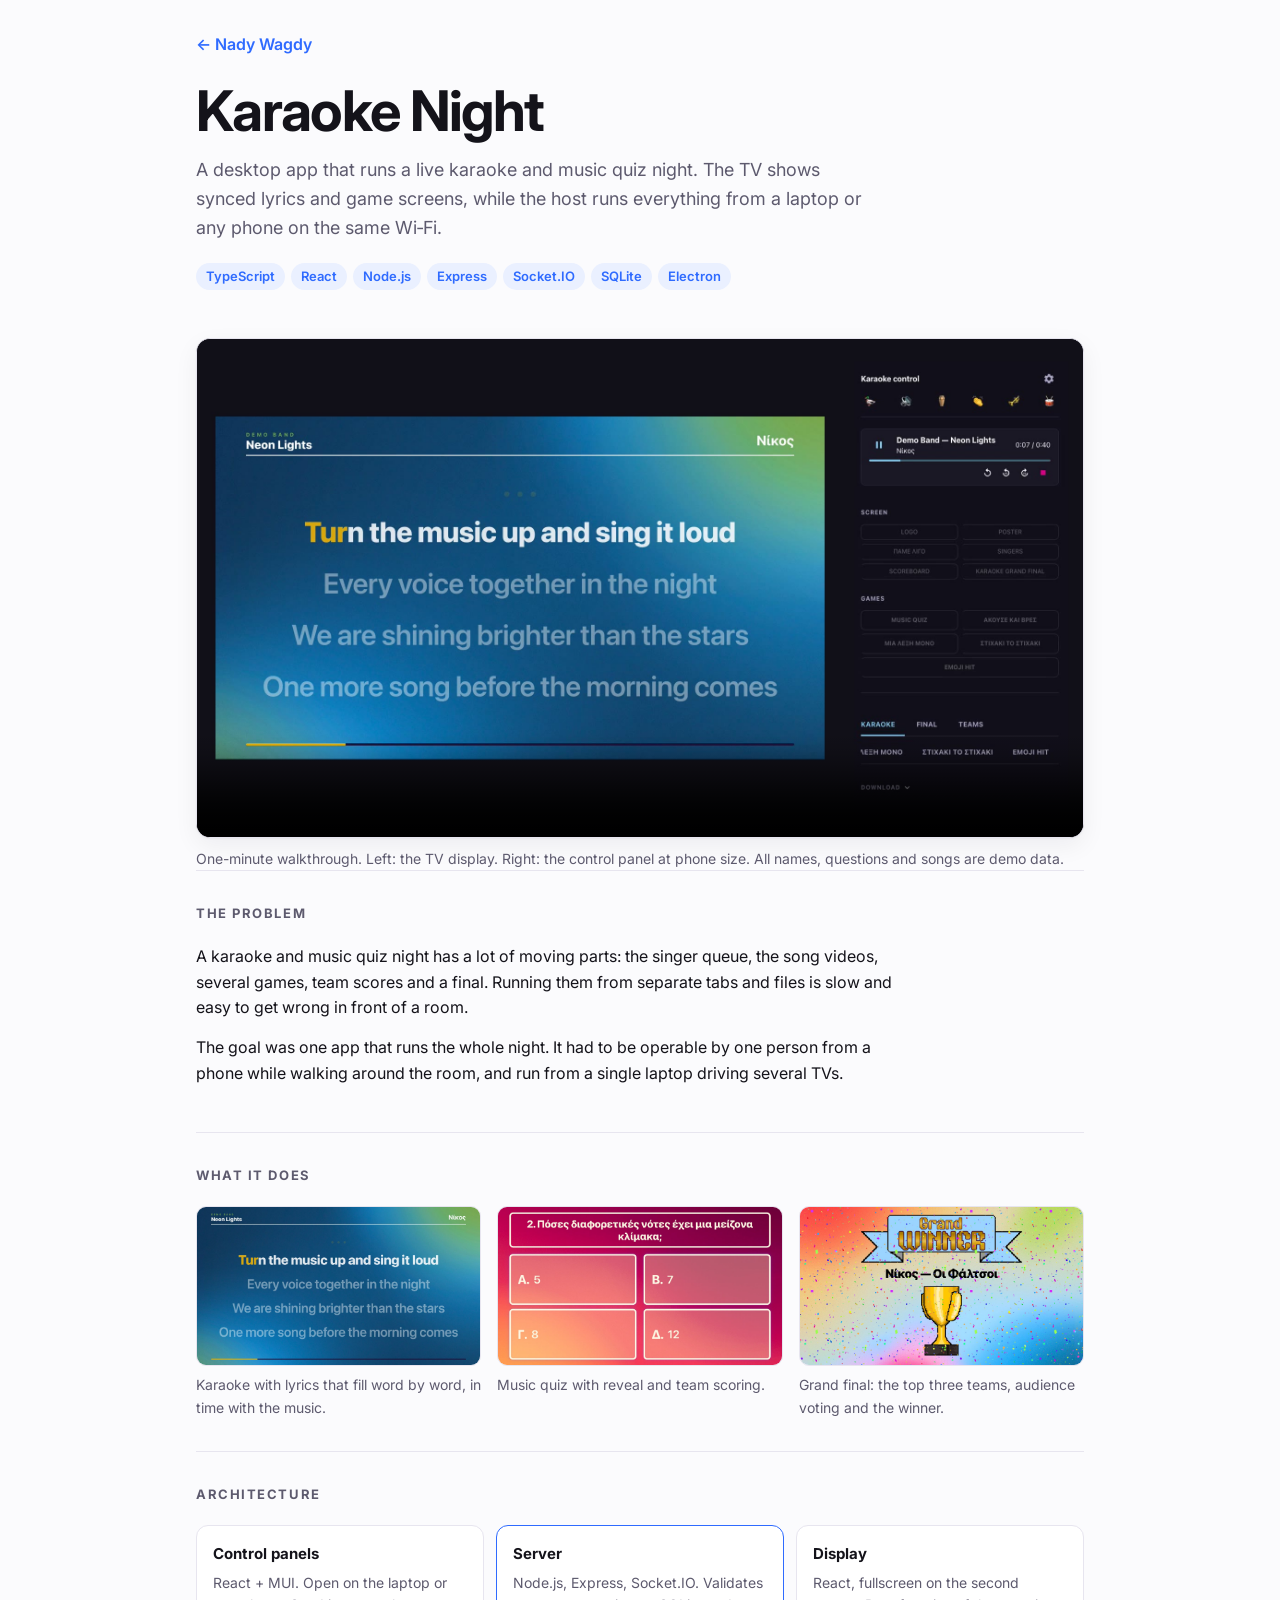
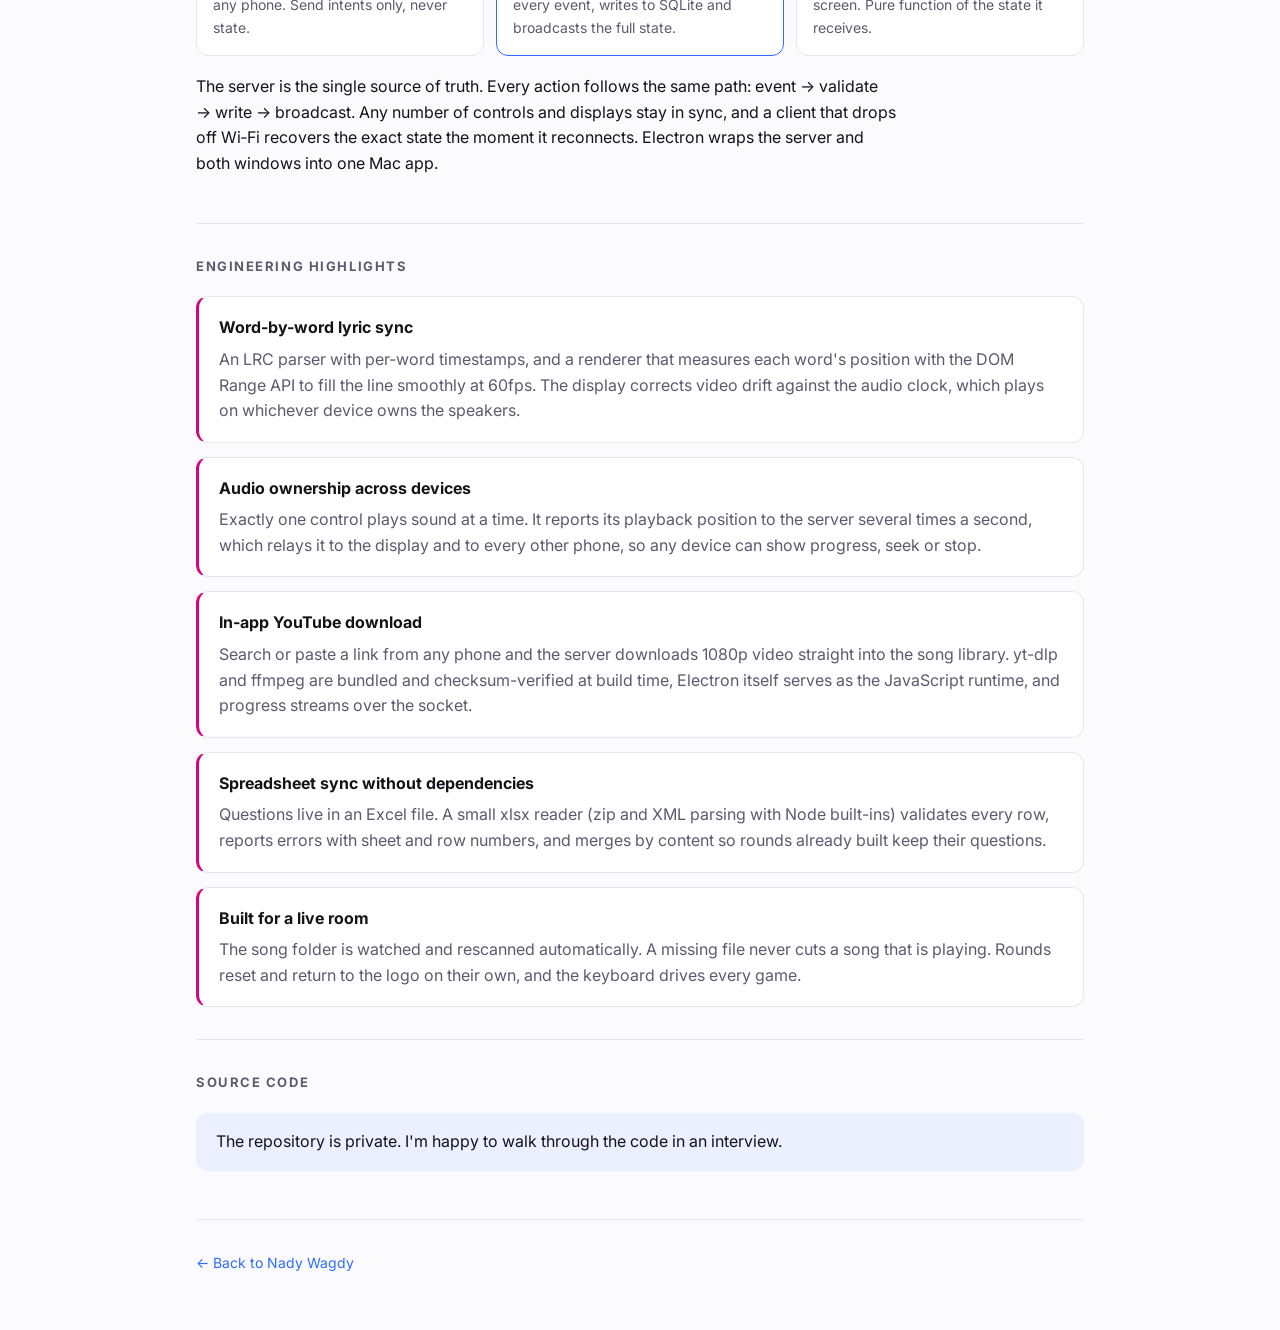
==== projects/karaoke-night.html @ b050aa0c "Add portfolio with the Karaoke Night case study" ====
<!doctype html>
<html lang="en">
  <head>
    <meta charset="utf-8" />
    <meta name="viewport" content="width=device-width, initial-scale=1" />
    <title>Karaoke Night · Nady Wagdy</title>
    <meta
      name="description"
      content="Case study: a desktop app that runs a live karaoke and music quiz night, controlled in real time from any phone."
    />
    <link rel="preconnect" href="https://fonts.googleapis.com" />
    <link rel="preconnect" href="https://fonts.gstatic.com" crossorigin />
    <link
      href="https://fonts.googleapis.com/css2?family=Inter:wght@400;600;700;800&display=swap"
      rel="stylesheet"
    />
    <link rel="stylesheet" href="../styles.css" />
  </head>
  <body class="case">
    <div class="wrap">
      <a class="back" href="../index.html">← Nady Wagdy</a>

      <header class="hero">
        <h1>Karaoke Night</h1>
        <p class="lead">
          A desktop app that runs a live karaoke and music quiz night. The TV
          shows synced lyrics and game screens, while the host runs everything
          from a laptop or any phone on the same Wi‑Fi.
        </p>
        <ul class="tags" style="margin-top: 20px">
          <li>TypeScript</li>
          <li>React</li>
          <li>Node.js</li>
          <li>Express</li>
          <li>Socket.IO</li>
          <li>SQLite</li>
          <li>Electron</li>
        </ul>
      </header>

      <div class="video">
        <video
          src="../assets/karaoke-night/demo.mp4"
          poster="../assets/karaoke-night/cover.jpg"
          controls
          muted
          playsinline
          preload="metadata"
        ></video>
      </div>
      <p class="caption">
        One-minute walkthrough. Left: the TV display. Right: the control panel
        at phone size. All names, questions and songs are demo data.
      </p>

      <section>
        <h2>The problem</h2>
        <div class="prose">
          <p>
            A karaoke and music quiz night has a lot of moving parts: the
            singer queue, the song videos, several games, team scores and a
            final. Running them from separate tabs and files is slow and easy
            to get wrong in front of a room.
          </p>
          <p>
            The goal was one app that runs the whole night. It had to be
            operable by one person from a phone while walking around the room,
            and run from a single laptop driving several TVs.
          </p>
        </div>
      </section>

      <section>
        <h2>What it does</h2>
        <div class="gallery three">
          <figure>
            <img
              src="../assets/karaoke-night/karaoke.jpg"
              alt="Karaoke screen with the current line filling word by word"
              loading="lazy"
            />
            <figcaption>
              Karaoke with lyrics that fill word by word, in time with the
              music.
            </figcaption>
          </figure>
          <figure>
            <img
              src="../assets/karaoke-night/quiz.jpg"
              alt="Music quiz question with four answers"
              loading="lazy"
            />
            <figcaption>Music quiz with reveal and team scoring.</figcaption>
          </figure>
          <figure>
            <img
              src="../assets/karaoke-night/winner.jpg"
              alt="Grand final winner screen with confetti"
              loading="lazy"
            />
            <figcaption>
              Grand final: the top three teams, audience voting and the
              winner.
            </figcaption>
          </figure>
        </div>
      </section>

      <section>
        <h2>Architecture</h2>
        <div class="flow">
          <div class="node">
            <h3>Control panels</h3>
            <p>
              React + MUI. Open on the laptop or any phone. Send intents only,
              never state.
            </p>
          </div>
          <div class="node server">
            <h3>Server</h3>
            <p>
              Node.js, Express, Socket.IO. Validates every event, writes to
              SQLite and broadcasts the full state.
            </p>
          </div>
          <div class="node">
            <h3>Display</h3>
            <p>
              React, fullscreen on the second screen. Pure function of the
              state it receives.
            </p>
          </div>
        </div>
        <div class="prose" style="margin-top: 18px">
          <p>
            The server is the single source of truth. Every action follows the
            same path: event → validate → write → broadcast. Any number of
            controls and displays stay in sync, and a client that drops off
            Wi‑Fi recovers the exact state the moment it reconnects. Electron
            wraps the server and both windows into one Mac app.
          </p>
        </div>
      </section>

      <section>
        <h2>Engineering highlights</h2>
        <ul class="highlights">
          <li>
            <h3>Word-by-word lyric sync</h3>
            <p>
              An LRC parser with per-word timestamps, and a renderer that
              measures each word's position with the DOM Range API to fill the
              line smoothly at 60fps. The display corrects video drift against
              the audio clock, which plays on whichever device owns the
              speakers.
            </p>
          </li>
          <li>
            <h3>Audio ownership across devices</h3>
            <p>
              Exactly one control plays sound at a time. It reports its
              playback position to the server several times a second, which
              relays it to the display and to every other phone, so any device
              can show progress, seek or stop.
            </p>
          </li>
          <li>
            <h3>In-app YouTube download</h3>
            <p>
              Search or paste a link from any phone and the server downloads
              1080p video straight into the song library. yt-dlp and ffmpeg
              are bundled and checksum-verified at build time, Electron itself
              serves as the JavaScript runtime, and progress streams over the
              socket.
            </p>
          </li>
          <li>
            <h3>Spreadsheet sync without dependencies</h3>
            <p>
              Questions live in an Excel file. A small xlsx reader (zip and XML
              parsing with Node built-ins) validates every row, reports errors
              with sheet and row numbers, and merges by content so rounds
              already built keep their questions.
            </p>
          </li>
          <li>
            <h3>Built for a live room</h3>
            <p>
              The song folder is watched and rescanned automatically. A missing
              file never cuts a song that is playing. Rounds reset and return
              to the logo on their own, and the keyboard drives every game.
            </p>
          </li>
        </ul>
      </section>

      <section>
        <h2>Source code</h2>
        <p class="note">
          The repository is private. I'm happy to walk through the code in an
          interview.
        </p>
      </section>

      <footer>
        <a href="../index.html">← Back to Nady Wagdy</a>
      </footer>
    </div>
  </body>
</html>
---- styles.css ----
:root {
  --bg: #fbfbfd;
  --surface: #ffffff;
  --ink: #14131a;
  --muted: #5d5a6e;
  --line: #e7e5ef;
  --accent: #2f6bff;
  --accent-soft: #eaf0ff;
  --pink: #d50383;
  --radius: 14px;
  --shadow: 0 1px 2px rgba(20, 19, 26, 0.04), 0 8px 24px rgba(20, 19, 26, 0.06);
}

@media (prefers-color-scheme: dark) {
  :root {
    --bg: #0f0e14;
    --surface: #17151f;
    --ink: #f2f1f7;
    --muted: #a5a1b8;
    --line: #2a2736;
    --accent: #7aa2ff;
    --accent-soft: #1c2440;
    --pink: #ff4fb4;
    --shadow: none;
  }
}

* {
  box-sizing: border-box;
}

html {
  -webkit-text-size-adjust: 100%;
}

body {
  margin: 0;
  background: var(--bg);
  color: var(--ink);
  font-family: 'Inter', system-ui, -apple-system, 'Segoe UI', sans-serif;
  font-size: 16px;
  line-height: 1.6;
}

a {
  color: var(--accent);
  text-decoration: none;
}

a:hover {
  text-decoration: underline;
}

img,
video {
  display: block;
  max-width: 100%;
}

.wrap {
  width: 100%;
  max-width: 920px;
  margin: 0 auto;
  padding: 0 16px;
}

header.hero {
  padding: 72px 0 40px;
}

.hero h1 {
  margin: 0;
  font-size: clamp(36px, 7vw, 56px);
  line-height: 1.05;
  letter-spacing: -0.03em;
}

.hero .role {
  margin: 8px 0 0;
  font-size: 20px;
  font-weight: 600;
  color: var(--accent);
}

.hero .summary {
  max-width: 640px;
  margin: 20px 0 0;
  color: var(--muted);
  font-size: 17px;
}

.links {
  display: flex;
  flex-wrap: wrap;
  gap: 10px;
  margin-top: 24px;
}

.button {
  display: inline-flex;
  align-items: center;
  gap: 8px;
  padding: 9px 16px;
  border: 1px solid var(--line);
  border-radius: 999px;
  background: var(--surface);
  color: var(--ink);
  font-weight: 600;
  font-size: 14px;
}

.button:hover {
  border-color: var(--accent);
  text-decoration: none;
}

.button.primary {
  border-color: var(--accent);
  background: var(--accent);
  color: #fff;
}

section {
  padding: 32px 0;
  border-top: 1px solid var(--line);
}

section > h2 {
  margin: 0 0 20px;
  font-size: 13px;
  font-weight: 700;
  letter-spacing: 0.12em;
  text-transform: uppercase;
  color: var(--muted);
}

.project {
  display: grid;
  grid-template-columns: 1.2fr 1fr;
  gap: 24px;
  align-items: center;
  padding: 20px;
  border: 1px solid var(--line);
  border-radius: var(--radius);
  background: var(--surface);
  box-shadow: var(--shadow);
  color: inherit;
}

.project:hover {
  border-color: var(--accent);
  text-decoration: none;
}

.project img {
  width: 100%;
  border-radius: 10px;
  aspect-ratio: 16 / 9;
  object-fit: cover;
}

.project h3 {
  margin: 0;
  font-size: 22px;
  letter-spacing: -0.01em;
}

.project p {
  margin: 8px 0 14px;
  color: var(--muted);
}

.more {
  font-weight: 600;
  color: var(--accent);
}

.tags {
  display: flex;
  flex-wrap: wrap;
  gap: 6px;
  margin: 0;
  padding: 0;
  list-style: none;
}

.tags li {
  padding: 3px 10px;
  border-radius: 999px;
  background: var(--accent-soft);
  color: var(--accent);
  font-size: 13px;
  font-weight: 600;
}

.job {
  display: grid;
  grid-template-columns: 180px 1fr;
  gap: 16px;
  padding: 16px 0;
}

.job + .job {
  border-top: 1px dashed var(--line);
}

.job .when {
  color: var(--muted);
  font-size: 14px;
  font-variant-numeric: tabular-nums;
}

.job h3 {
  margin: 0;
  font-size: 17px;
}

.job .where {
  margin: 2px 0 8px;
  color: var(--accent);
  font-weight: 600;
  font-size: 15px;
}

.job ul {
  margin: 0;
  padding-left: 18px;
  color: var(--muted);
}

.skills {
  display: grid;
  grid-template-columns: repeat(3, 1fr);
  gap: 20px;
}

.skills h3 {
  margin: 0 0 10px;
  font-size: 15px;
}

footer {
  padding: 32px 0 56px;
  border-top: 1px solid var(--line);
  color: var(--muted);
  font-size: 14px;
}

.back {
  display: inline-block;
  margin-top: 32px;
  font-weight: 600;
}

.case header.hero {
  padding-top: 24px;
}

.lead {
  max-width: 680px;
  margin: 16px 0 0;
  color: var(--muted);
  font-size: 18px;
}

.video {
  overflow: hidden;
  margin: 8px 0 0;
  border: 1px solid var(--line);
  border-radius: var(--radius);
  background: #12101a;
  box-shadow: var(--shadow);
}

.video video {
  width: 100%;
}

.caption {
  margin: 10px 0 0;
  color: var(--muted);
  font-size: 14px;
}

.prose p {
  max-width: 700px;
  margin: 0 0 14px;
}

.gallery {
  display: grid;
  grid-template-columns: repeat(2, 1fr);
  gap: 16px;
}

.gallery.three {
  grid-template-columns: repeat(3, 1fr);
}

.gallery figure {
  margin: 0;
}

.gallery img {
  width: 100%;
  border: 1px solid var(--line);
  border-radius: 10px;
  aspect-ratio: 16 / 9;
  object-fit: cover;
}

.gallery figcaption {
  margin-top: 8px;
  color: var(--muted);
  font-size: 14px;
}

.flow {
  display: grid;
  grid-template-columns: repeat(3, 1fr);
  gap: 12px;
  align-items: stretch;
}

.node {
  padding: 16px;
  border: 1px solid var(--line);
  border-radius: 12px;
  background: var(--surface);
}

.node.server {
  border-color: var(--accent);
}

.node h3 {
  margin: 0 0 6px;
  font-size: 15px;
}

.node p {
  margin: 0;
  color: var(--muted);
  font-size: 14px;
}

.highlights {
  display: grid;
  gap: 14px;
  margin: 0;
  padding: 0;
  list-style: none;
}

.highlights li {
  padding: 18px 20px;
  border: 1px solid var(--line);
  border-left: 3px solid var(--pink);
  border-radius: 12px;
  background: var(--surface);
}

.highlights h3 {
  margin: 0 0 6px;
  font-size: 16px;
}

.highlights p {
  margin: 0;
  color: var(--muted);
}

.note {
  padding: 16px 20px;
  border-radius: 12px;
  background: var(--accent-soft);
}

@media (max-width: 720px) {
  header.hero {
    padding: 48px 0 28px;
  }

  .project,
  .job,
  .skills,
  .gallery,
  .gallery.three,
  .flow {
    grid-template-columns: 1fr;
  }

  .job {
    gap: 4px;
  }
}
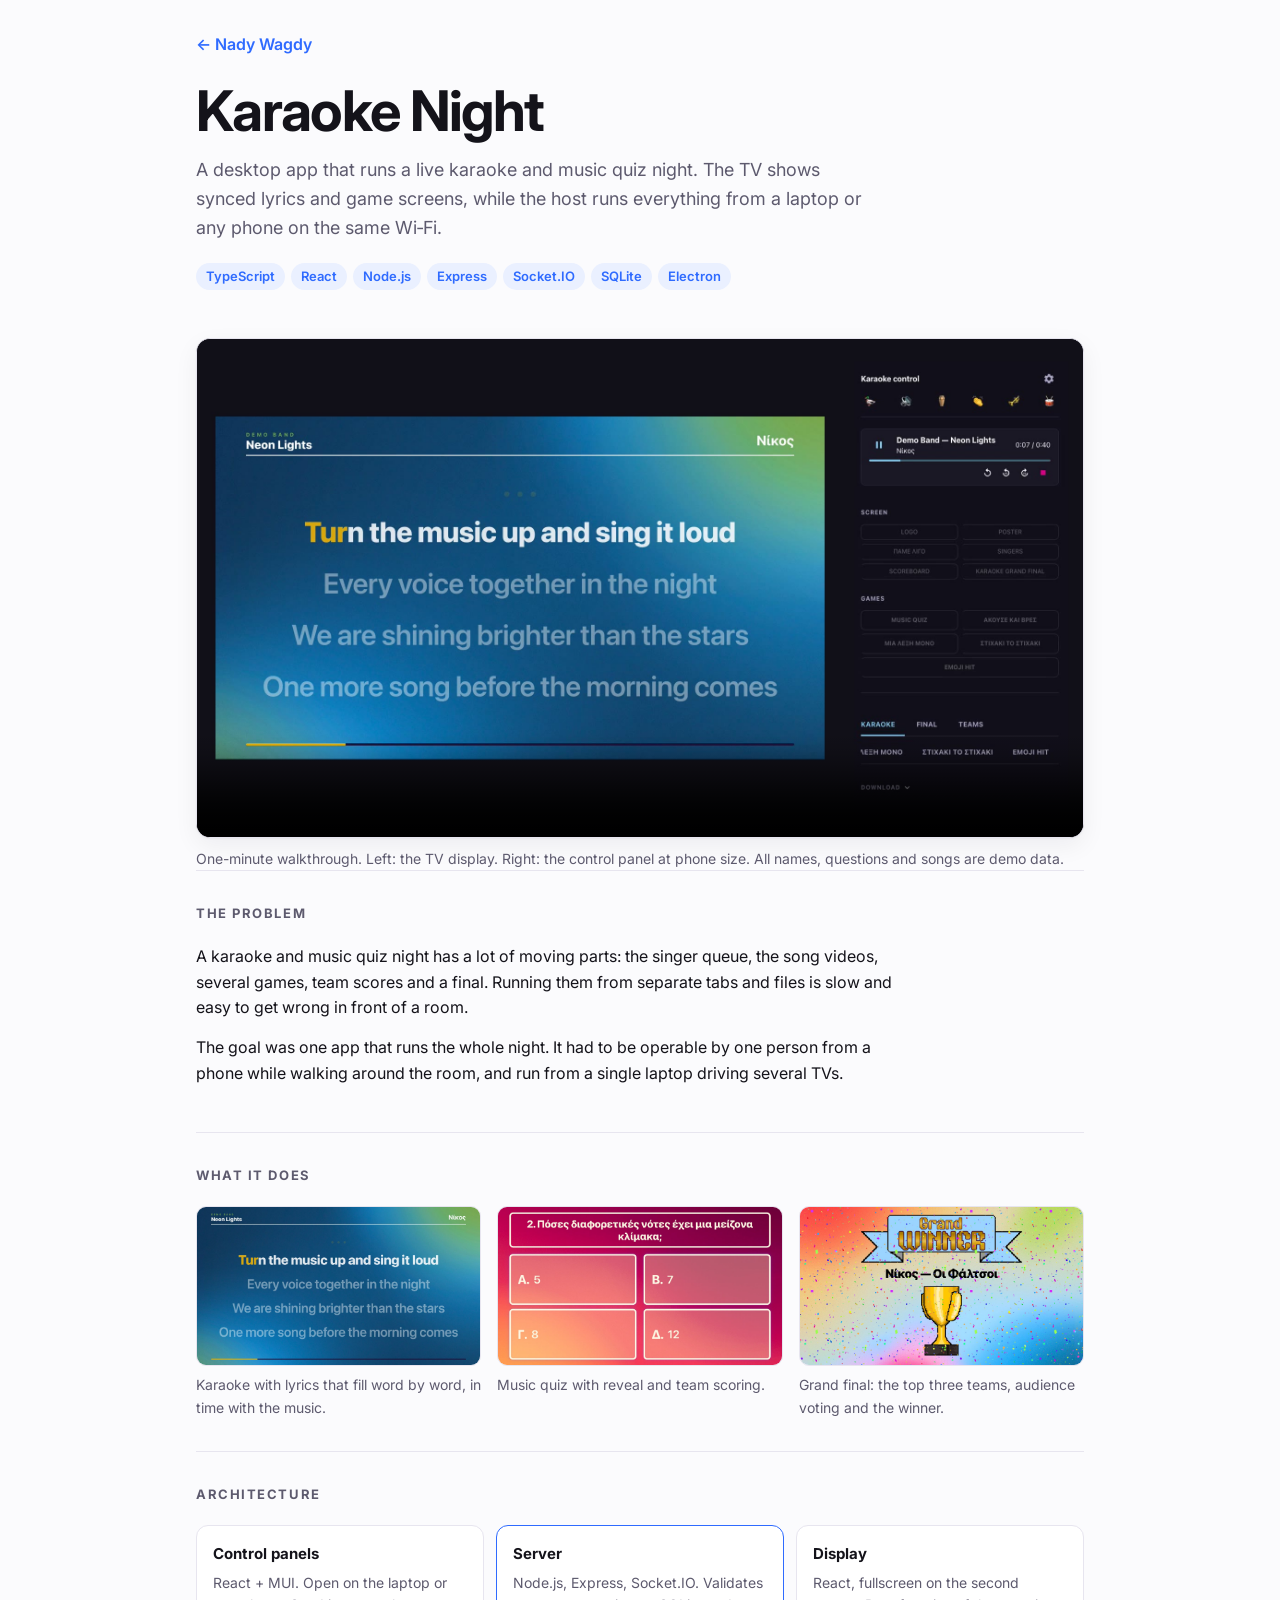
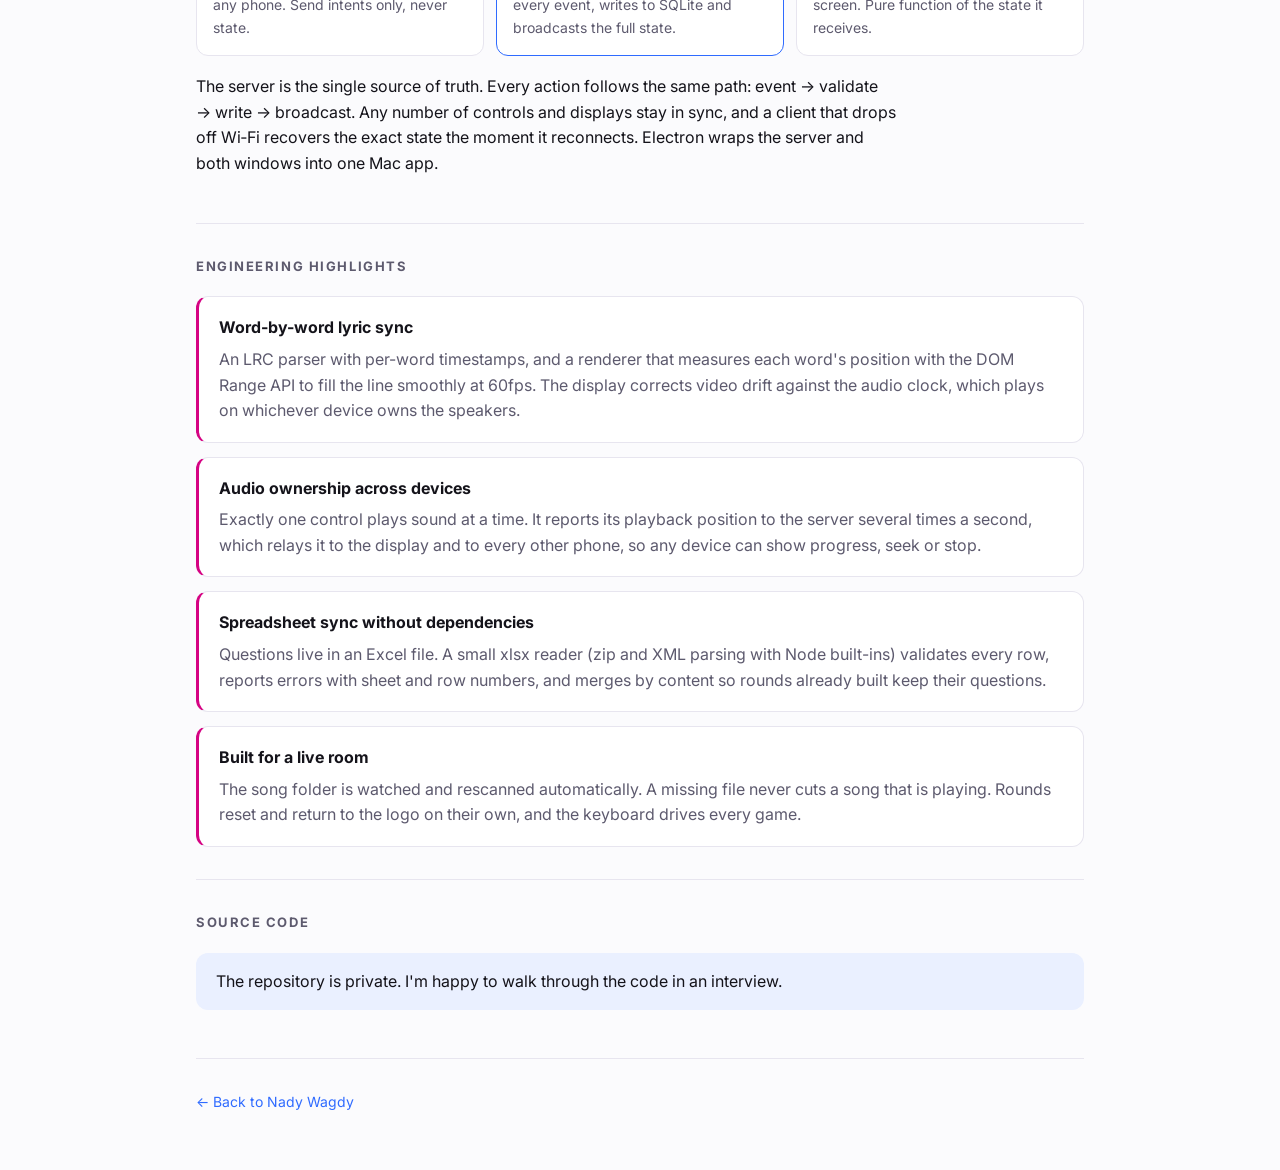
==== commit b3db6c33: "Drop the YouTube download highlight" ====
--- a/projects/karaoke-night.html
+++ b/projects/karaoke-night.html
@@ -165,16 +165,6 @@
             </p>
           </li>
           <li>
-            <h3>In-app YouTube download</h3>
-            <p>
-              Search or paste a link from any phone and the server downloads
-              1080p video straight into the song library. yt-dlp and ffmpeg
-              are bundled and checksum-verified at build time, Electron itself
-              serves as the JavaScript runtime, and progress streams over the
-              socket.
-            </p>
-          </li>
-          <li>
             <h3>Spreadsheet sync without dependencies</h3>
             <p>
               Questions live in an Excel file. A small xlsx reader (zip and XML
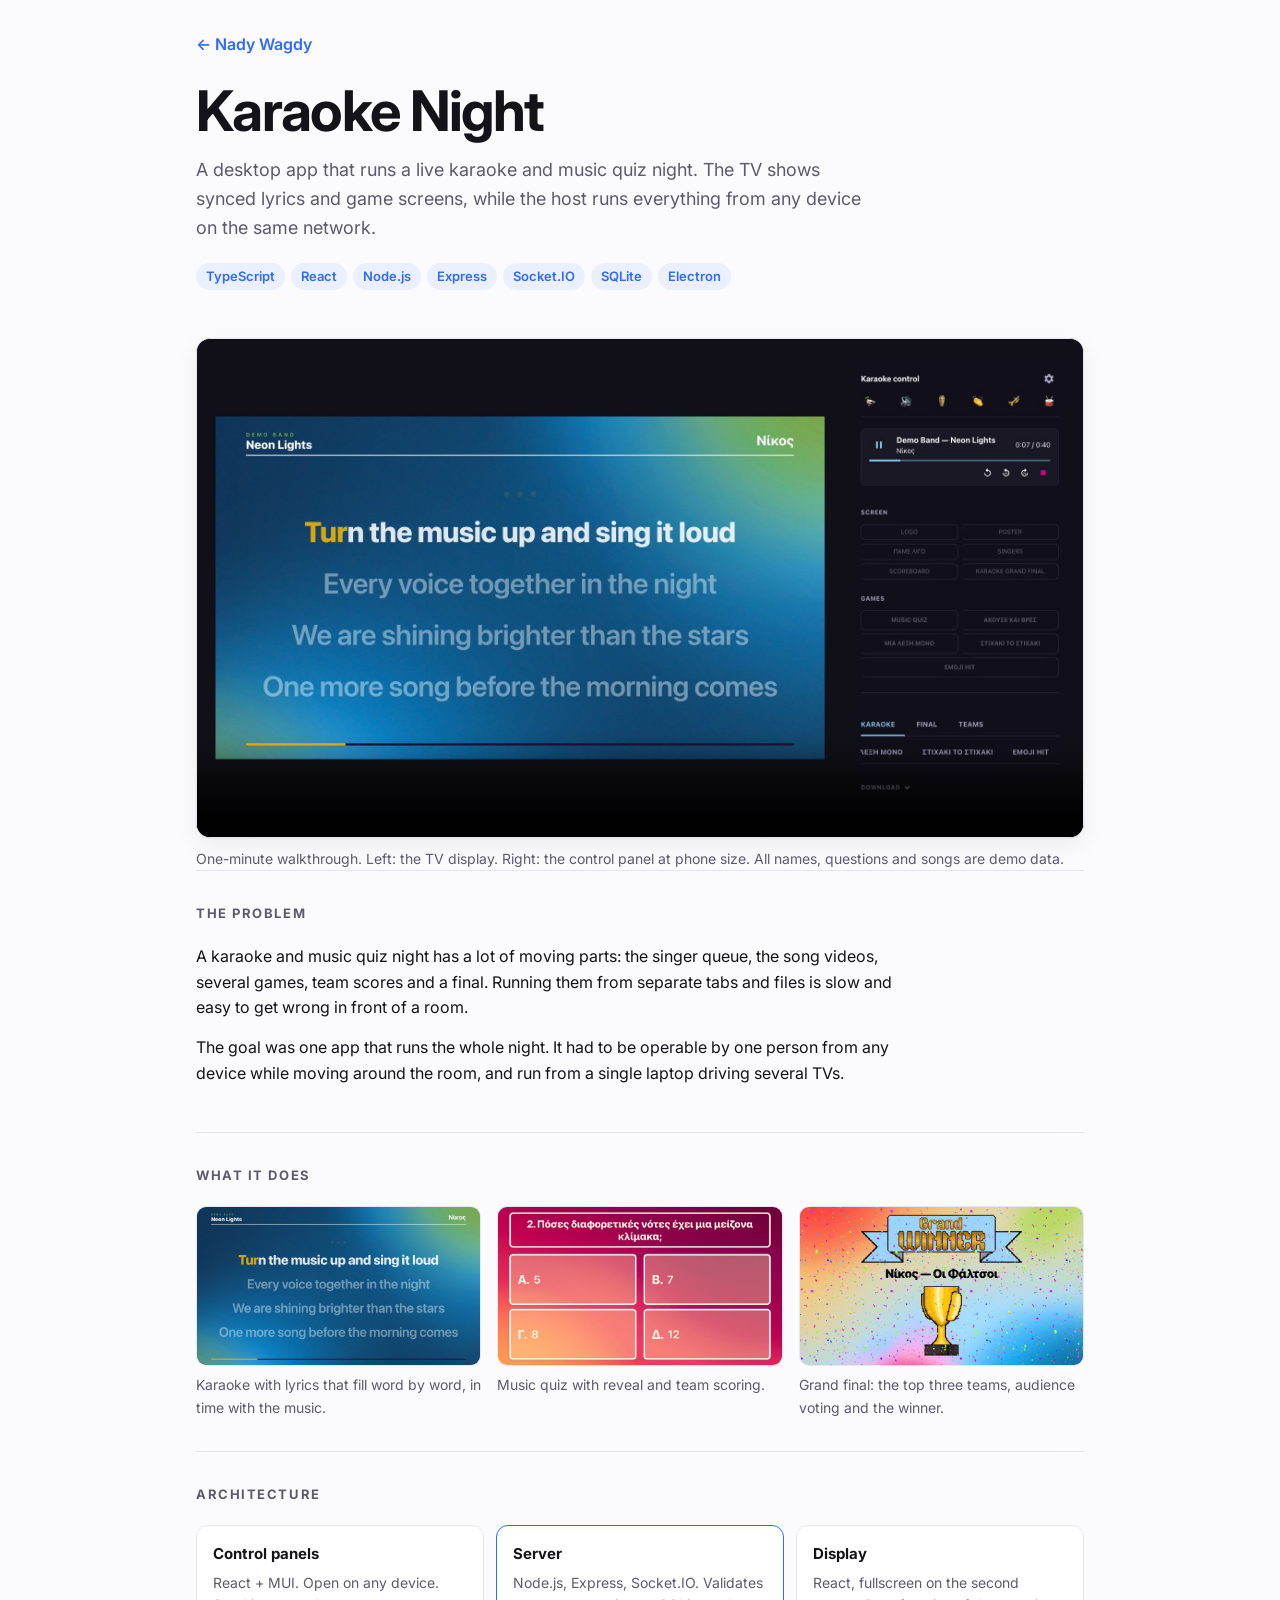
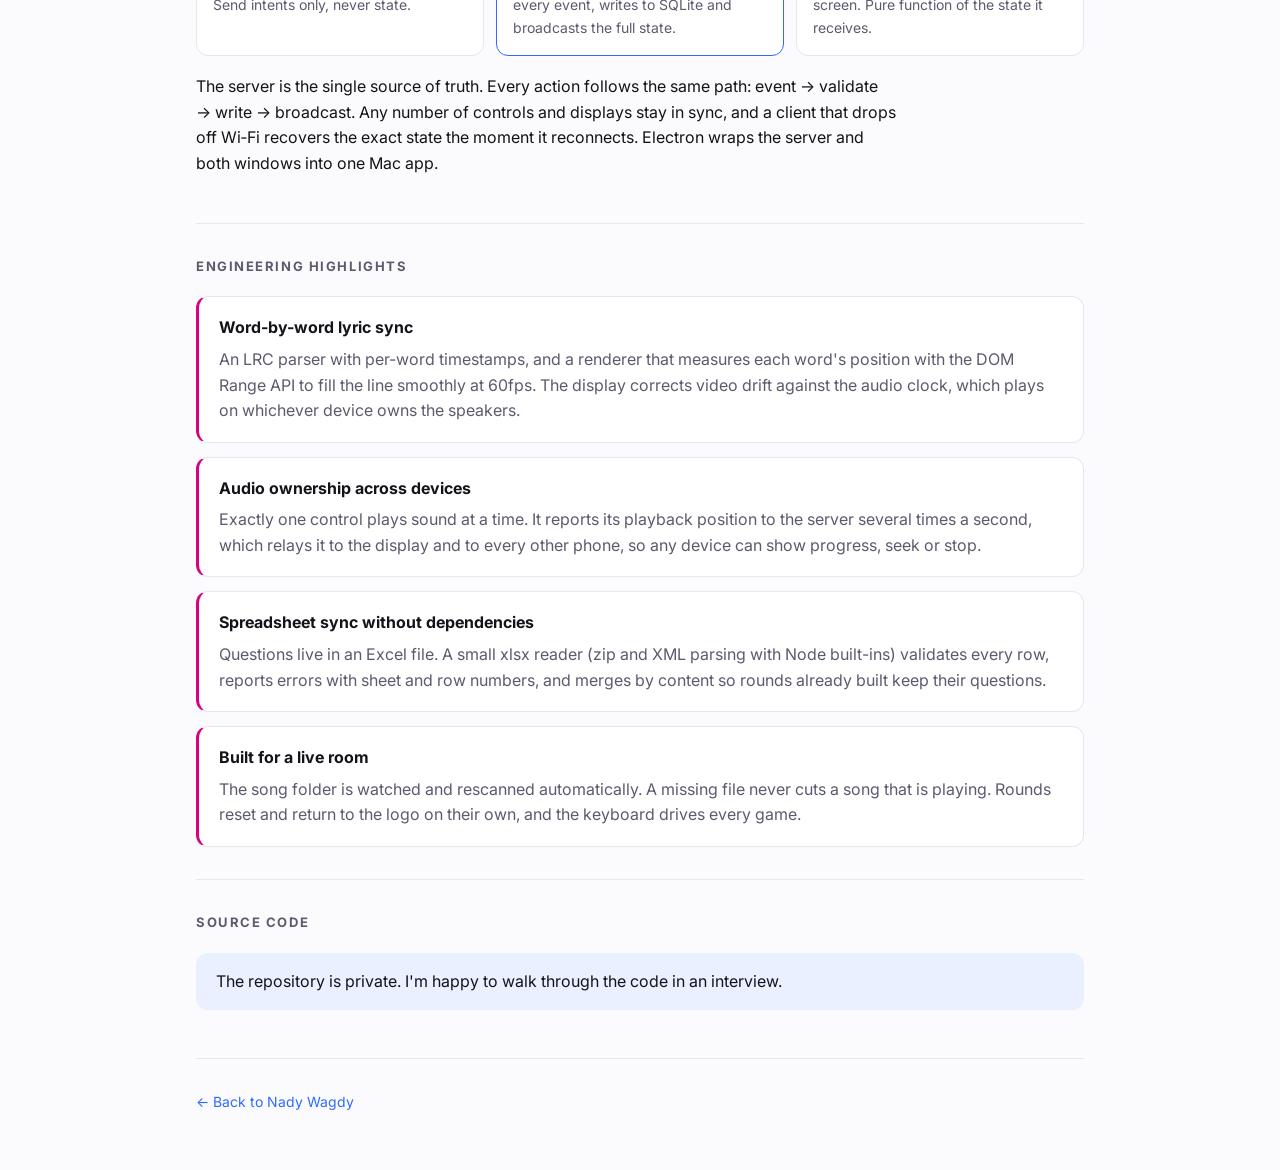
==== commit 112b6f75: "Describe control from any device" ====
--- a/projects/karaoke-night.html
+++ b/projects/karaoke-night.html
@@ -25,7 +25,7 @@
         <p class="lead">
           A desktop app that runs a live karaoke and music quiz night. The TV
           shows synced lyrics and game screens, while the host runs everything
-          from a laptop or any phone on the same Wi‑Fi.
+          from any device on the same network.
         </p>
         <ul class="tags" style="margin-top: 20px">
           <li>TypeScript</li>
@@ -64,7 +64,7 @@
           </p>
           <p>
             The goal was one app that runs the whole night. It had to be
-            operable by one person from a phone while walking around the room,
+            operable by one person from any device while moving around the room,
             and run from a single laptop driving several TVs.
           </p>
         </div>
@@ -112,7 +112,7 @@
           <div class="node">
             <h3>Control panels</h3>
             <p>
-              React + MUI. Open on the laptop or any phone. Send intents only,
+              React + MUI. Open on any device. Send intents only,
               never state.
             </p>
           </div>
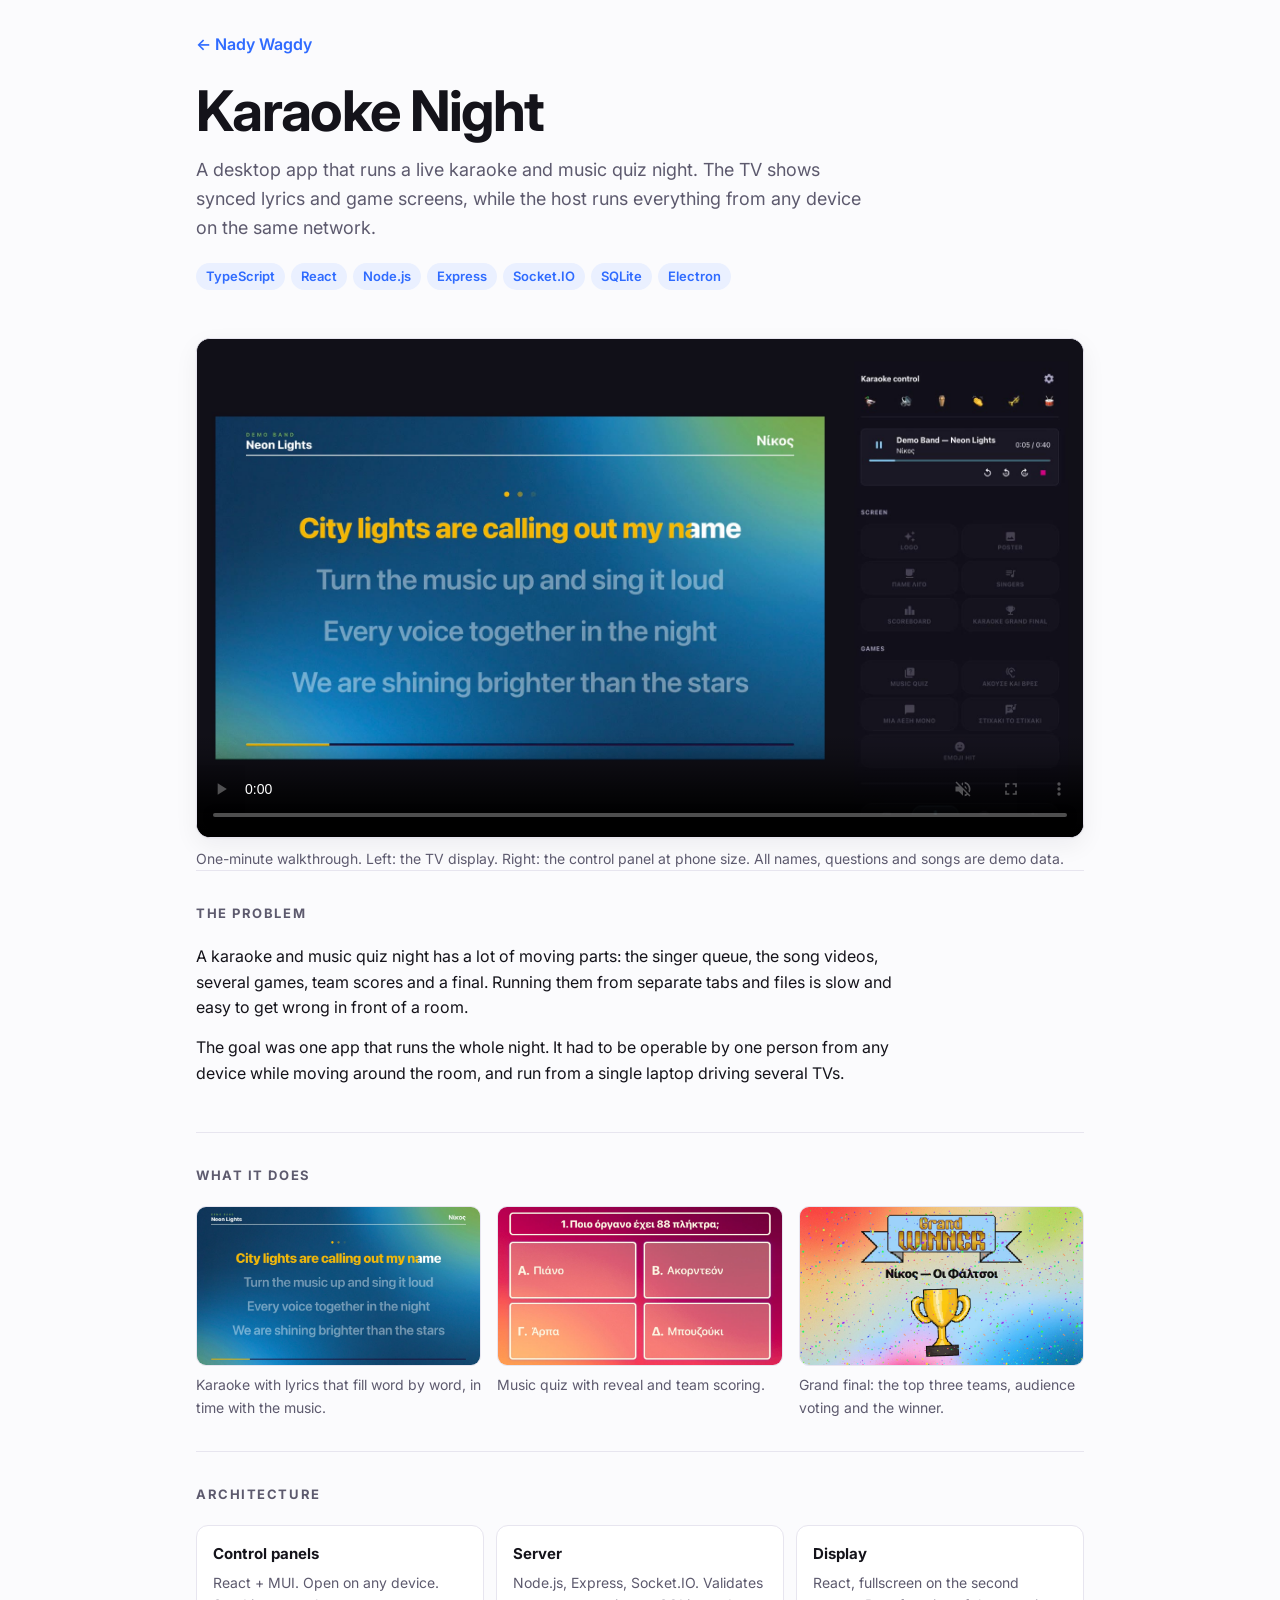
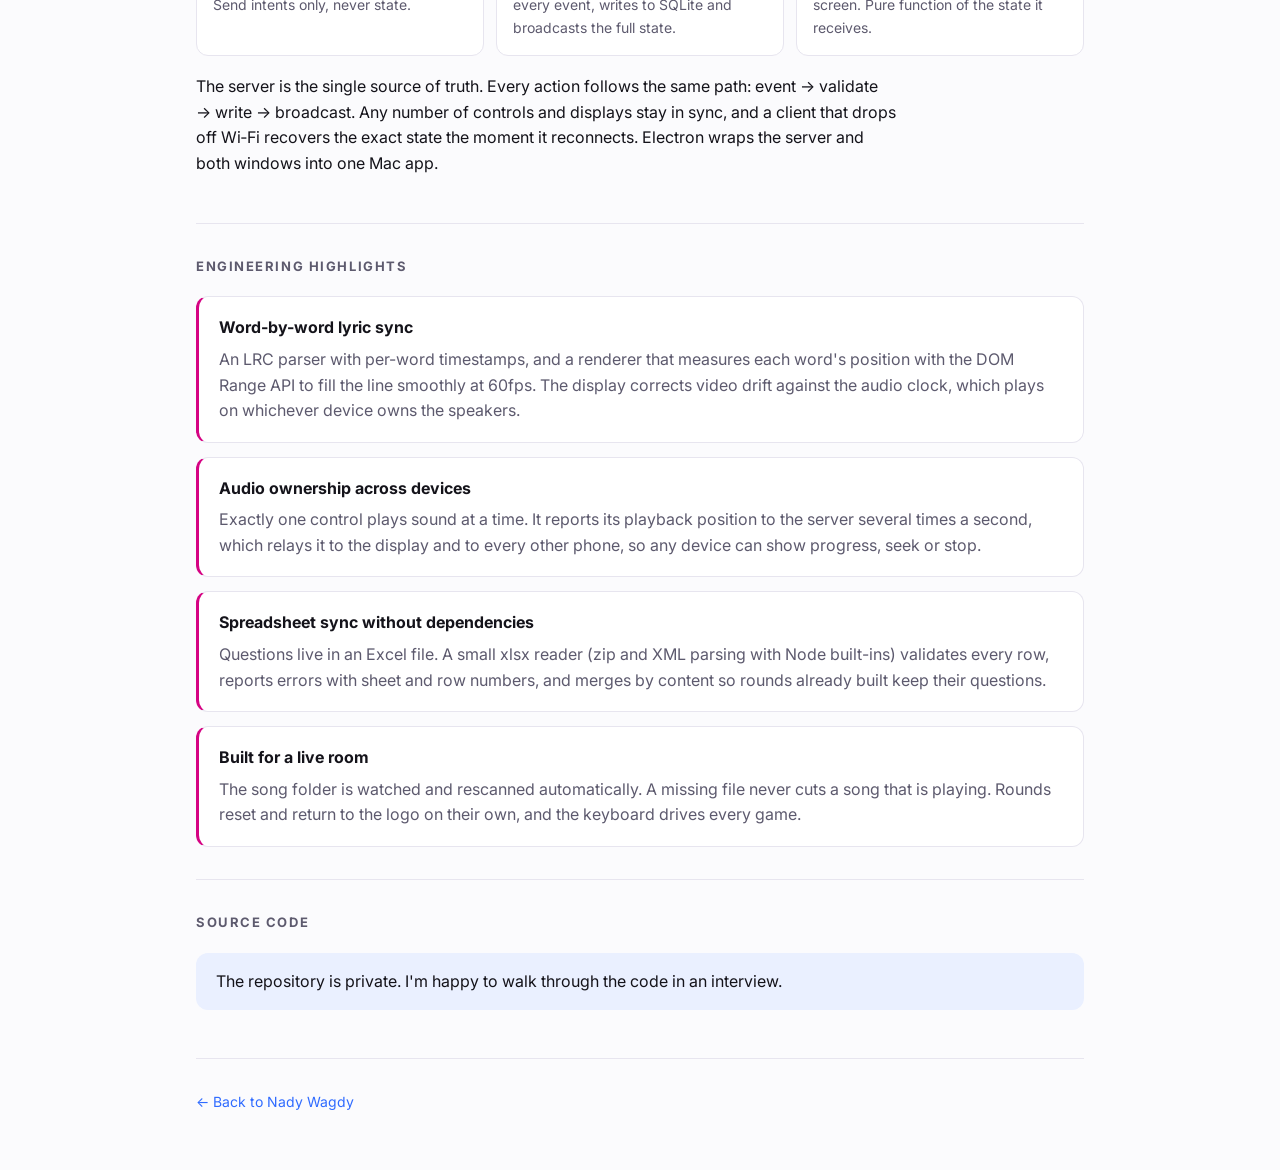
==== commit c65b8370: "Keep the architecture cards plain" ====
--- a/projects/karaoke-night.html
+++ b/projects/karaoke-night.html
@@ -116,7 +116,7 @@
               never state.
             </p>
           </div>
-          <div class="node server">
+          <div class="node">
             <h3>Server</h3>
             <p>
               Node.js, Express, Socket.IO. Validates every event, writes to
--- a/styles.css
+++ b/styles.css
@@ -329,10 +329,6 @@
   background: var(--surface);
 }
 
-.node.server {
-  border-color: var(--accent);
-}
-
 .node h3 {
   margin: 0 0 6px;
   font-size: 15px;
